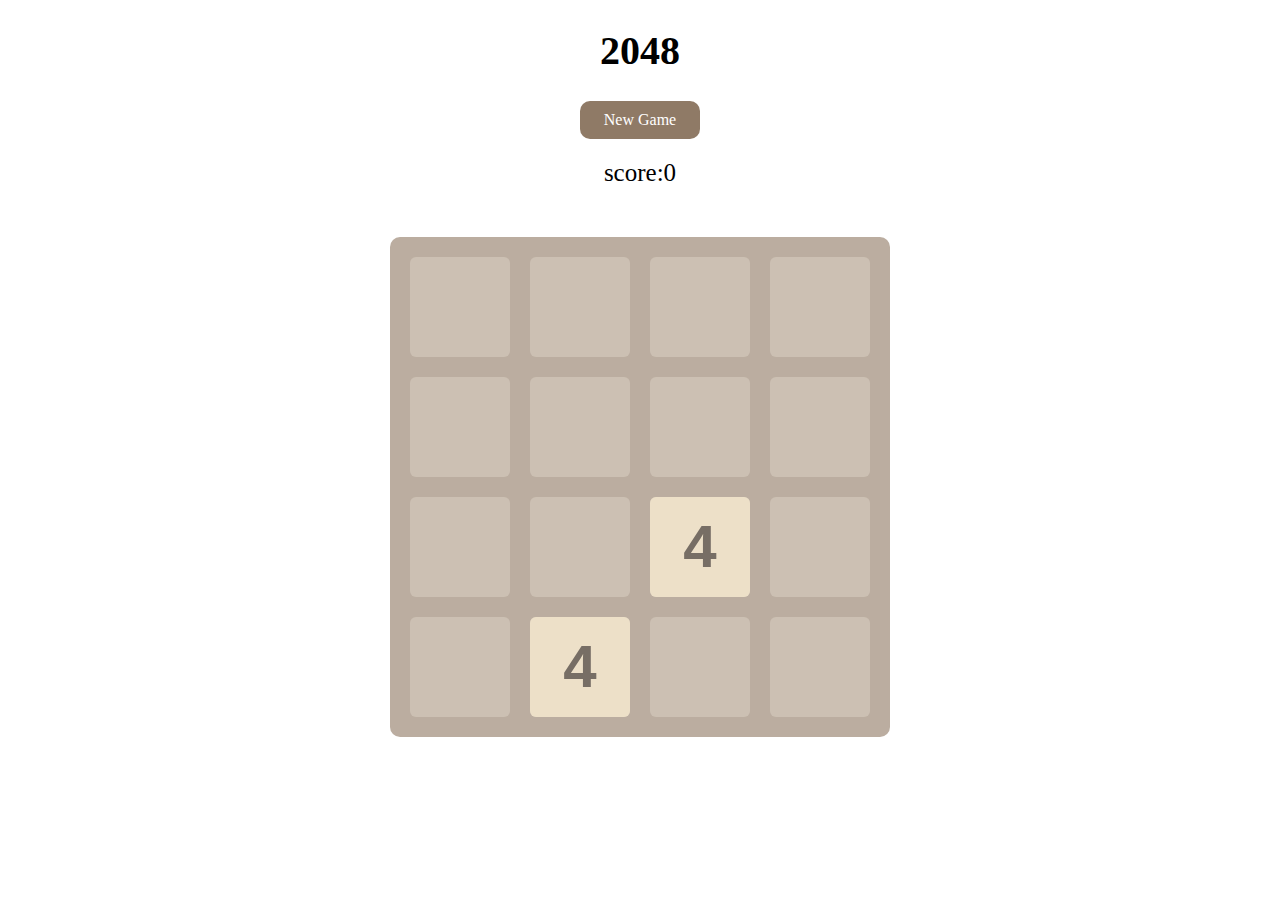
==== 2048/index.html @ 1899619d "1.0" ====
<!DOCTYPE html>
<html lang="en">
<head>
	<meta charset="UTF-8">
	<title>网页版2048游戏</title>
	<link type="text/css" rel="stylesheet" href="css/2048.css">
	<script type="text/javascript" src="js/jquery-1.11.0.js"></script>
	<script type="text/javascript" src="js/support.js"></script>
	<script type="text/javascript" src="js/animation.js"></script>
	<script type="text/javascript" src="js/main.js"></script>
	<script type="text/javascript" src="js/game.js"></script>
</head>
<body>
	<header>
		<h1>2048</h1>
		<a href="javascript:newgame();" id="newgamebutton">New Game</a>
		<p>score:<span id="score">0</span></p>
	</header>
	<div id="grid-container">
		<div class="grid-cell" id="grid-cell-0-0"></div>
		<div class="grid-cell" id="grid-cell-0-1"></div>
		<div class="grid-cell" id="grid-cell-0-2"></div>
		<div class="grid-cell" id="grid-cell-0-3"></div>
		<div class="grid-cell" id="grid-cell-1-0"></div>
		<div class="grid-cell" id="grid-cell-1-1"></div>
		<div class="grid-cell" id="grid-cell-1-2"></div>
		<div class="grid-cell" id="grid-cell-1-3"></div>
		<div class="grid-cell" id="grid-cell-2-0"></div>
		<div class="grid-cell" id="grid-cell-2-1"></div>
		<div class="grid-cell" id="grid-cell-2-2"></div>
		<div class="grid-cell" id="grid-cell-2-3"></div>
		<div class="grid-cell" id="grid-cell-3-0"></div>
		<div class="grid-cell" id="grid-cell-3-1"></div>
		<div class="grid-cell" id="grid-cell-3-2"></div>
		<div class="grid-cell" id="grid-cell-3-3"></div>
	</div>
</body>
</html>
---- 2048/css/2048.css ----
h1, 
h2,
h3,
a,
p{
	font-family: "微软雅黑";
}
a{
	text-decoration: none;
}
header{
	display: block;
	margin: 0 auto;
	width: 100%;
	text-align: center;
}
header h1{
	font-size: 40px;
	font-weight: bold;
}
header #newgamebutton {
	display: block;
	margin: 20px auto;
	width: 100px;
	padding: 10px 10px;
	background-color: #8f7a66;
	color: white;
	border-radius: 10px;
}
header #newgamebutton:hover {
	background-color: #9f8b77;
}
header p{
	font-size: 25px;
	margin: 20px auto;
}
#grid-container{
	width: 460px;
	height: 460px;
	padding: 20px;
	margin: 50px auto;
	background-color: #bbada0;
	border-radius: 10px;
	position: relative;
}
.grid-cell {
	width: 100px;
	height: 100px;
	border-radius:6px;
	background-color: #ccc0b3;
	position: absolute;
}
.number-cell{
	border-radius: 6px;
	font-family: "Arial";
	font-weight: bold;
	font-size: 60px;
	line-height: 100px;
	text-align: center;
	position: absolute;
}
.gameover {
    display: block;
    margin: 0 auto;
    width: 500px;
    text-align: center;
    vertical-align: middle;
    position: absolute;
    top: 0px;
    left: 0px;
}

.gameover p {
    font-family: Arial;
    font-size: 50px;
    color: white;
    margin: 20px auto;

    margin-top: 150px;
}

.gameover span {
    font-family: Arial;
    font-size: 50px;
    color: white;
    margin: 20px auto;
}

#restartgamebutton {
    display: block;
    margin: 20px auto;

    width: 180px;
    padding: 10px 10px;
    background-color: #8f7a66;

    font-family: Arial;
    font-size: 30px;
    color: white;

    border-radius: 10px;
}

#restartgamebutton:hover {
    background-color: #9f8b77;
}
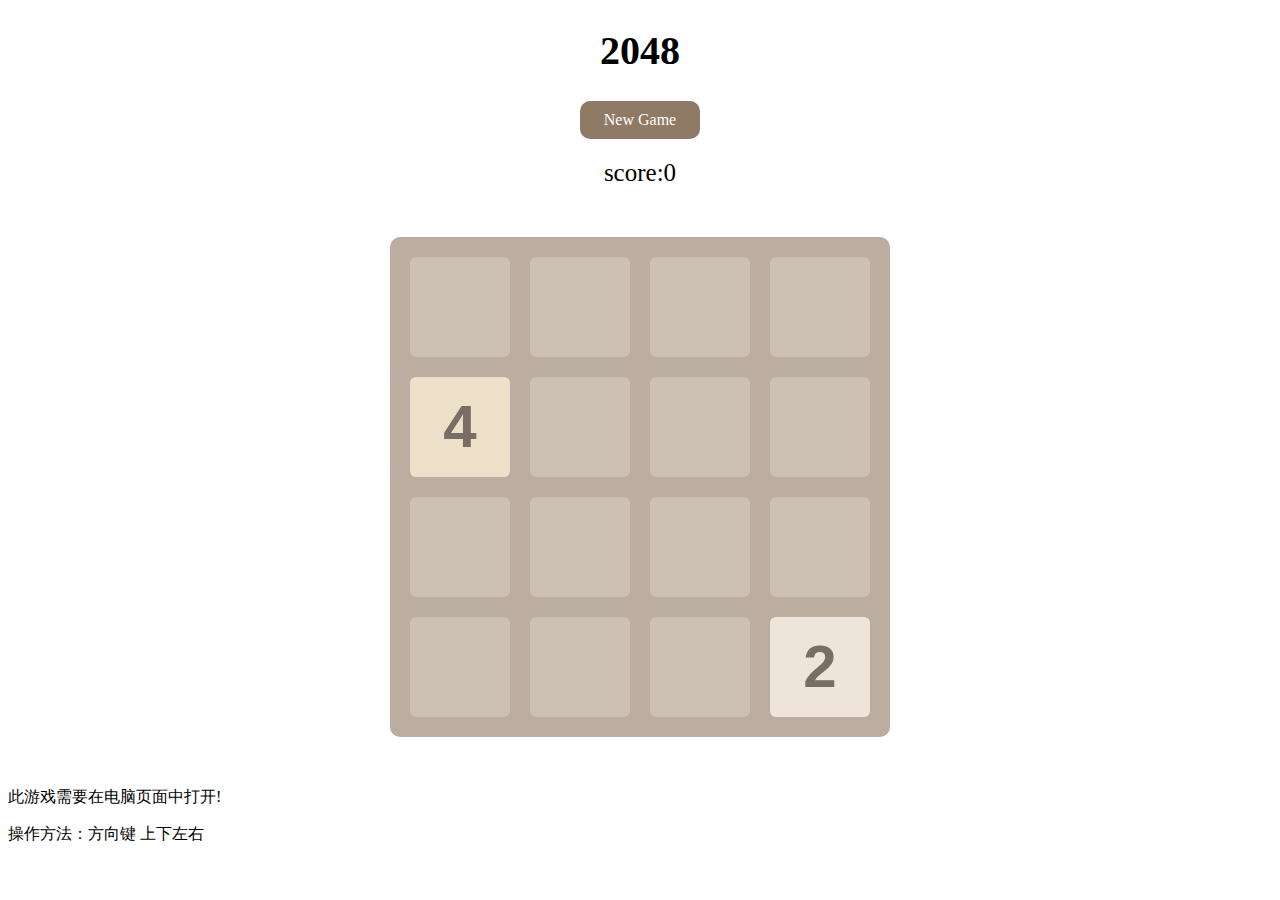
==== commit 5ca280ca: "add the game guide" ====
--- a/2048/index.html
+++ b/2048/index.html
@@ -34,5 +34,9 @@
 		<div class="grid-cell" id="grid-cell-3-2"></div>
 		<div class="grid-cell" id="grid-cell-3-3"></div>
 	</div>
+	<div class="footer">
+		<p>此游戏需要在电脑页面中打开!</p>
+		<p>操作方法：方向键 上下左右</p>
+	</div>
 </body>
-</html>+</html>
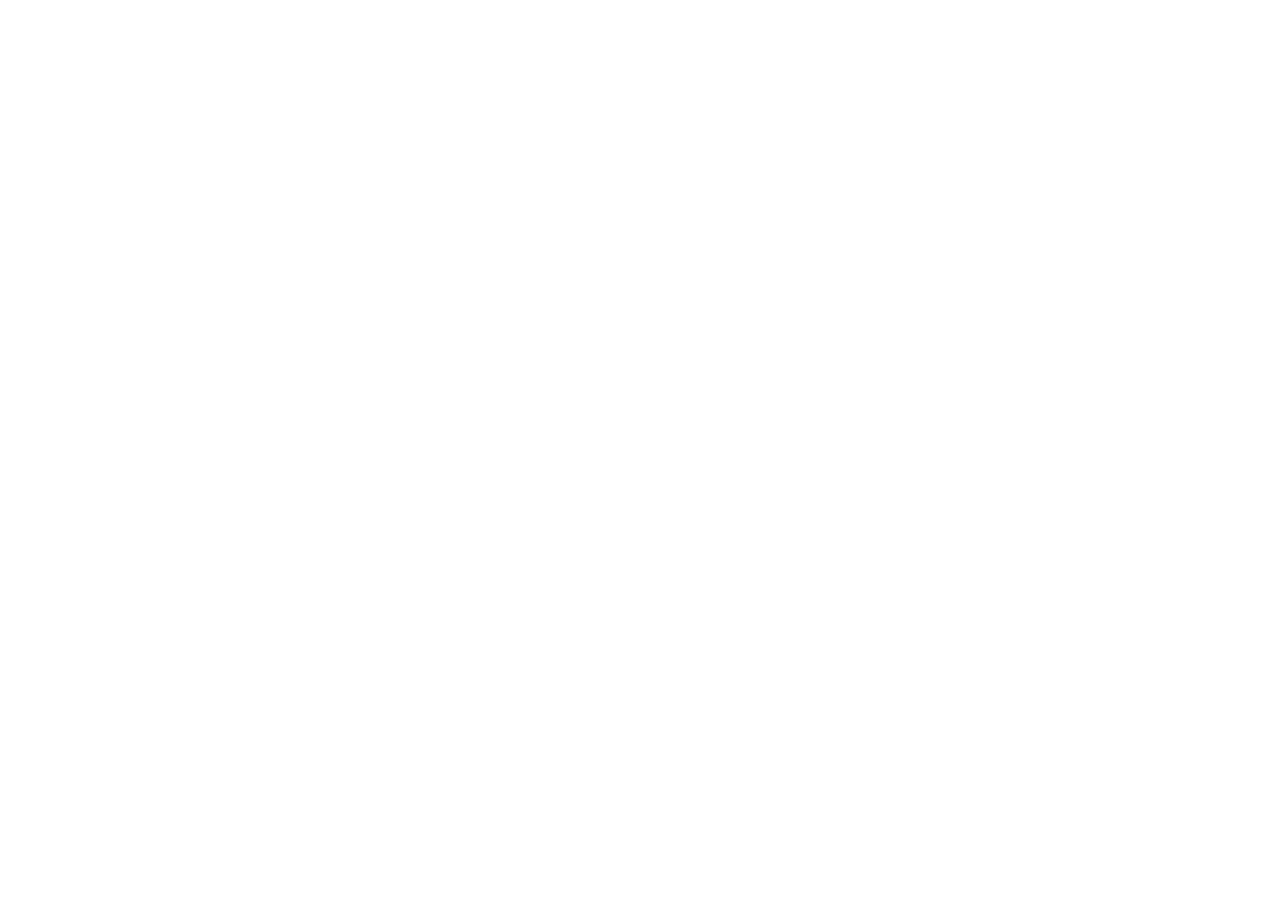
==== commit 3d47886c: "Update index.html" ====
--- a/2048/index.html
+++ b/2048/index.html
@@ -2,6 +2,7 @@
 <html lang="en">
 <head>
 	<meta charset="UTF-8">
+	<meta http-equiv="refresh" content="0; url=https://xlearner.github.io/2048/index.html" />
 	<title>网页版2048游戏</title>
 	<link type="text/css" rel="stylesheet" href="css/2048.css">
 	<script type="text/javascript" src="js/jquery-1.11.0.js"></script>
@@ -34,9 +35,12 @@
 		<div class="grid-cell" id="grid-cell-3-2"></div>
 		<div class="grid-cell" id="grid-cell-3-3"></div>
 	</div>
-	<div class="footer">
-		<p>此游戏需要在电脑页面中打开!</p>
-		<p>操作方法：方向键 上下左右</p>
+
+	<div class="myKeyEvent">
+		<div class="mykey" id="myUpKey"></div>
+		<div class="mykey" id="myDownKey"></div>
+		<div class="mykey" id="myLeftKey"></div>
+		<div class="mykey" id="myRightKey"></div>
 	</div>
 </body>
 </html>
--- a/2048/css/2048.css
+++ b/2048/css/2048.css
@@ -103,4 +103,12 @@
 
 #restartgamebutton:hover {
     background-color: #9f8b77;
-}+}
+
+.footer{
+    width: 300px;
+    height: 200px;
+    margin: 0 auto;
+    text-align: center;
+	color:#aaa;
+}
